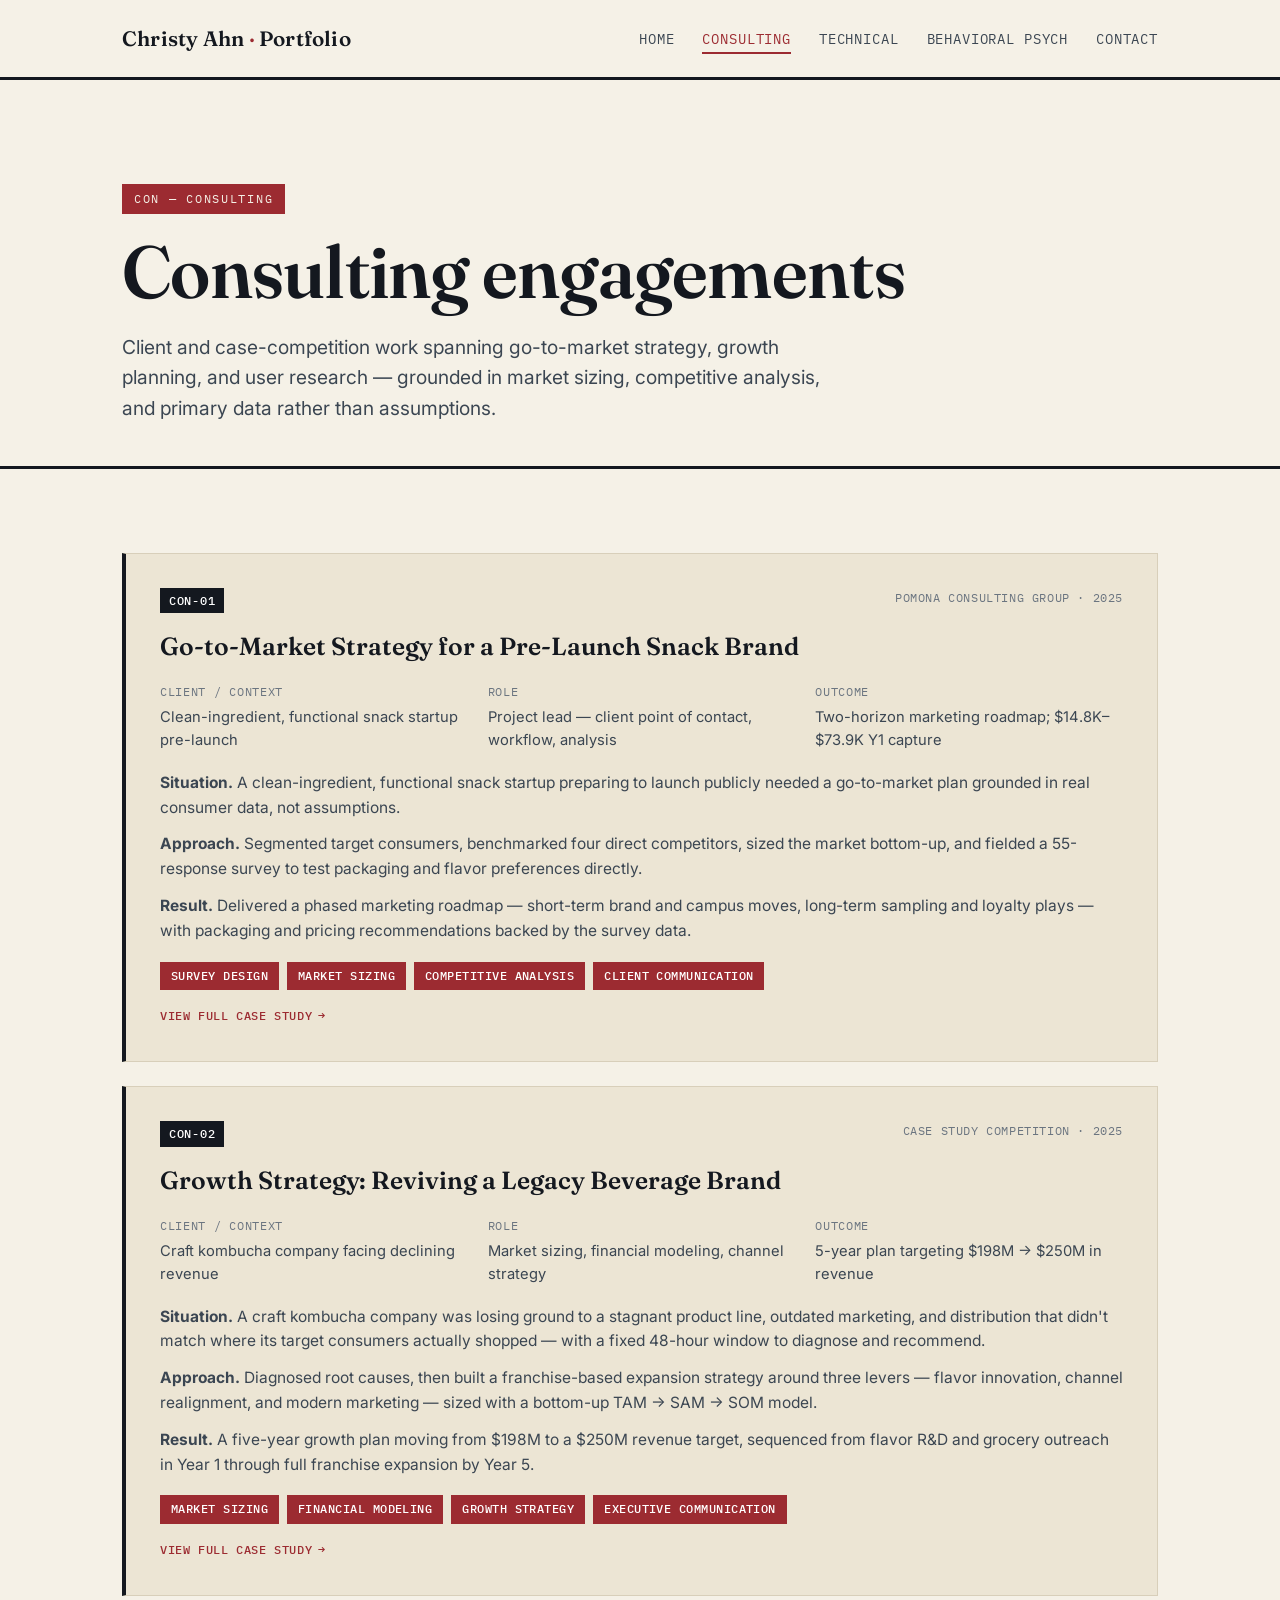
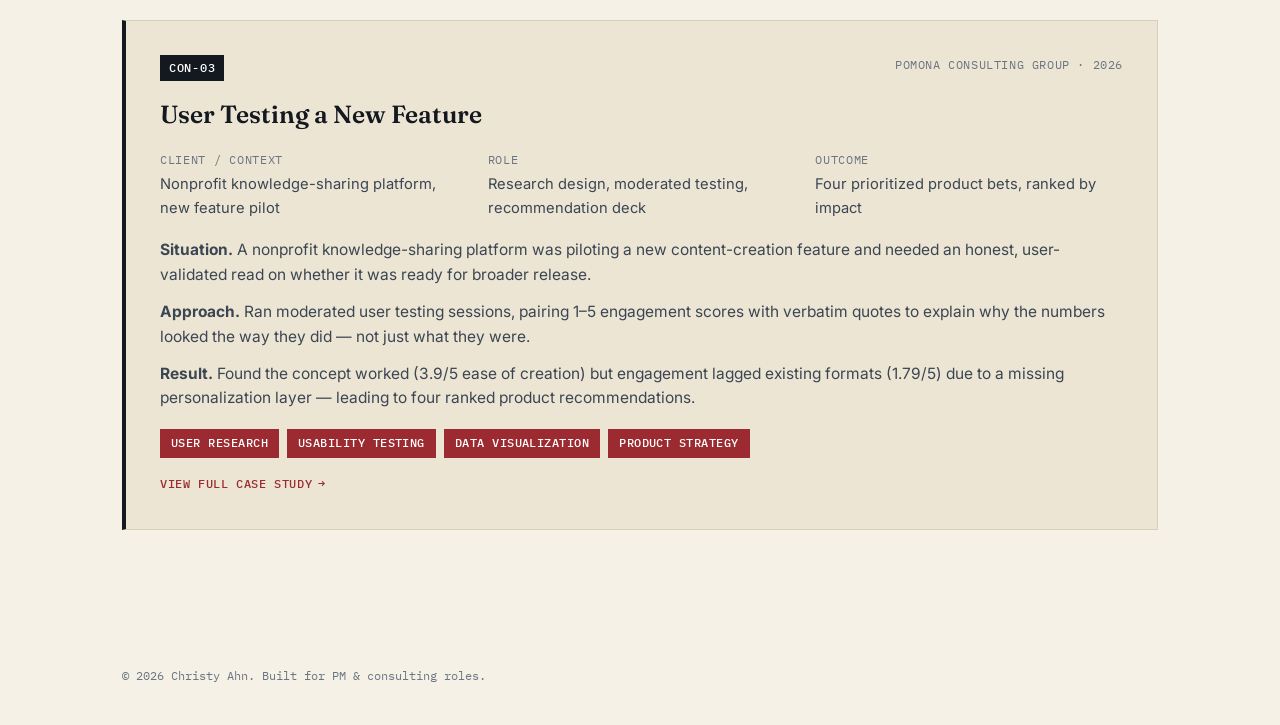
==== consulting.html @ 28d9eeeb "Initial portfolio" ====
<!DOCTYPE html>
<html lang="en">
<head>
<meta charset="UTF-8">
<meta name="viewport" content="width=device-width, initial-scale=1.0">
<title>Consulting — Christy Ahn</title>
<link rel="stylesheet" href="css/style.css">
</head>
<body>

<header class="site-header">
  <div class="header-inner">
    <a class="brand" href="index.html">Christy Ahn <span>·</span> Portfolio</a>
    <nav class="site-nav" aria-label="Primary">
      <ul>
        <li><a href="index.html">Home</a></li>
        <li><a href="consulting.html" aria-current="page">Consulting</a></li>
        <li><a href="technical.html">Technical</a></li>
        <li><a href="psych.html">Behavioral Psych</a></li>
        <li><a href="contact.html">Contact</a></li>
      </ul>
    </nav>
  </div>
</header>

<main>
  <section class="hero" style="padding-bottom: 12px;">
    <div class="wrap">
      <p class="eyebrow">CON — Consulting</p>
      <h1 class="hero-title" style="max-width: 20ch;">Consulting engagements</h1>
      <p class="hero-sub">
        Client and case-competition work spanning go-to-market strategy, growth
        planning, and user research — grounded in market sizing, competitive analysis,
        and primary data rather than assumptions.
      </p>
    </div>
  </section>

  <section>
    <div class="wrap">

      <!-- CASE 01 -->
      <a class="case" href="consulting/con-01.html">
        <div class="case-top">
          <span class="case-code">CON-01</span>
          <span class="case-meta">Pomona Consulting Group · 2025</span>
        </div>
        <h3 class="case-title">Go-to-Market Strategy for a Pre-Launch Snack Brand</h3>

        <dl class="case-grid">
          <div class="case-field">
            <dt>Client / Context</dt>
            <dd>Clean-ingredient, functional snack startup pre-launch</dd>
          </div>
          <div class="case-field">
            <dt>Role</dt>
            <dd>Project lead — client point of contact, workflow, analysis</dd>
          </div>
          <div class="case-field">
            <dt>Outcome</dt>
            <dd>Two-horizon marketing roadmap; $14.8K–$73.9K Y1 capture</dd>
          </div>
        </dl>

        <div class="case-body">
          <p><strong>Situation.</strong> A clean-ingredient, functional snack startup preparing to launch publicly needed a go-to-market plan grounded in real consumer data, not assumptions.</p>
          <p><strong>Approach.</strong> Segmented target consumers, benchmarked four direct competitors, sized the market bottom-up, and fielded a 55-response survey to test packaging and flavor preferences directly.</p>
          <p><strong>Result.</strong> Delivered a phased marketing roadmap — short-term brand and campus moves, long-term sampling and loyalty plays — with packaging and pricing recommendations backed by the survey data.</p>
        </div>

        <ul class="tags">
          <li>Survey Design</li>
          <li>Market Sizing</li>
          <li>Competitive Analysis</li>
          <li>Client Communication</li>
        </ul>

        <span class="case-view-link">View full case study <span class="arrow">→</span></span>
      </a>

      <!-- CASE 02 -->
      <a class="case" href="consulting/con-02.html">
        <div class="case-top">
          <span class="case-code">CON-02</span>
          <span class="case-meta">Case Study Competition · 2025</span>
        </div>
        <h3 class="case-title">Growth Strategy: Reviving a Legacy Beverage Brand</h3>

        <dl class="case-grid">
          <div class="case-field">
            <dt>Client / Context</dt>
            <dd>Craft kombucha company facing declining revenue</dd>
          </div>
          <div class="case-field">
            <dt>Role</dt>
            <dd>Market sizing, financial modeling, channel strategy</dd>
          </div>
          <div class="case-field">
            <dt>Outcome</dt>
            <dd>5-year plan targeting $198M → $250M in revenue</dd>
          </div>
        </dl>

        <div class="case-body">
          <p><strong>Situation.</strong> A craft kombucha company was losing ground to a stagnant product line, outdated marketing, and distribution that didn't match where its target consumers actually shopped — with a fixed 48-hour window to diagnose and recommend.</p>
          <p><strong>Approach.</strong> Diagnosed root causes, then built a franchise-based expansion strategy around three levers — flavor innovation, channel realignment, and modern marketing — sized with a bottom-up TAM → SAM → SOM model.</p>
          <p><strong>Result.</strong> A five-year growth plan moving from $198M to a $250M revenue target, sequenced from flavor R&amp;D and grocery outreach in Year 1 through full franchise expansion by Year 5.</p>
        </div>

        <ul class="tags">
          <li>Market Sizing</li>
          <li>Financial Modeling</li>
          <li>Growth Strategy</li>
          <li>Executive Communication</li>
        </ul>

        <span class="case-view-link">View full case study <span class="arrow">→</span></span>
      </a>

      <!-- CASE 03 -->
      <a class="case" href="consulting/con-03.html">
        <div class="case-top">
          <span class="case-code">CON-03</span>
          <span class="case-meta">Pomona Consulting Group · 2026</span>
        </div>
        <h3 class="case-title">User Testing a New Feature</h3>

        <dl class="case-grid">
          <div class="case-field">
            <dt>Client / Context</dt>
            <dd>Nonprofit knowledge-sharing platform, new feature pilot</dd>
          </div>
          <div class="case-field">
            <dt>Role</dt>
            <dd>Research design, moderated testing, recommendation deck</dd>
          </div>
          <div class="case-field">
            <dt>Outcome</dt>
            <dd>Four prioritized product bets, ranked by impact</dd>
          </div>
        </dl>

        <div class="case-body">
          <p><strong>Situation.</strong> A nonprofit knowledge-sharing platform was piloting a new content-creation feature and needed an honest, user-validated read on whether it was ready for broader release.</p>
          <p><strong>Approach.</strong> Ran moderated user testing sessions, pairing 1–5 engagement scores with verbatim quotes to explain why the numbers looked the way they did — not just what they were.</p>
          <p><strong>Result.</strong> Found the concept worked (3.9/5 ease of creation) but engagement lagged existing formats (1.79/5) due to a missing personalization layer — leading to four ranked product recommendations.</p>
        </div>

        <ul class="tags">
          <li>User Research</li>
          <li>Usability Testing</li>
          <li>Data Visualization</li>
          <li>Product Strategy</li>
        </ul>

        <span class="case-view-link">View full case study <span class="arrow">→</span></span>
      </a>

    </div>
  </section>
</main>

<footer class="site-footer">
  <p>&copy; 2026 Christy Ahn. Built for PM &amp; consulting roles.</p>
</footer>

</body>
</html>
---- css/style.css ----
/* ============================================================
   PORTFOLIO STYLESHEET
   A single source of truth for color, type, and layout.
   Edit the variables in :root to re-theme the entire site.
   ============================================================ */

@import url('https://fonts.googleapis.com/css2?family=Fraunces:opsz,wght@9..144,400;9..144,500;9..144,600&family=Inter:wght@400;500;600&family=IBM+Plex+Mono:wght@400;500&display=swap');

:root{
  /* -- color tokens -- */
  --ink:        #14181F;   /* primary text / headlines — near-black */
  --ink-soft:   #3B4652;   /* body text */
  --slate:      #6B7580;   /* secondary / meta text */
  --paper:      #F5F1E7;   /* page background */
  --paper-alt:  #ECE5D4;   /* card background */
  --line:       #D8CFBA;   /* hairline rule */
  --accent:     #9C2B31;   /* oxblood — links, active state, highlights */
  --accent-dark:#7A1F26;   /* pressed / deep accent */
  --accent-soft:#EAD9D2;   /* accent tint for tags/pills */
  --white:      #FFFFFF;

  /* -- type tokens -- */
  --font-display: 'Fraunces', Georgia, serif;
  --font-body:    'Inter', -apple-system, BlinkMacSystemFont, sans-serif;
  --font-mono:    'IBM Plex Mono', 'Courier New', monospace;

  /* -- layout tokens -- */
  --max-w: 1180px;
  --gutter: clamp(20px, 6vw, 72px);
}

*{ box-sizing: border-box; }

html{ scroll-behavior: smooth; }

body{
  margin: 0;
  background: var(--paper);
  color: var(--ink-soft);
  font-family: var(--font-body);
  font-size: 16.5px;
  line-height: 1.6;
  -webkit-font-smoothing: antialiased;
}

img{ max-width: 100%; display: block; }

a{ color: var(--accent); text-decoration: none; }
a:hover{ text-decoration: underline; }

:focus-visible{
  outline: 2px solid var(--accent);
  outline-offset: 3px;
}

.wrap{
  max-width: var(--max-w);
  margin: 0 auto;
  padding: 0 var(--gutter);
}

/* ---------- header / nav ---------- */

header.site-header{
  border-bottom: 3px solid var(--ink);
  background: var(--paper);
  position: sticky;
  top: 0;
  z-index: 20;
}

.header-inner{
  max-width: var(--max-w);
  margin: 0 auto;
  padding: 22px var(--gutter);
  display: flex;
  align-items: center;
  justify-content: space-between;
  gap: 16px;
  flex-wrap: wrap;
}

.brand{
  font-family: var(--font-display);
  font-weight: 600;
  font-size: 1.3rem;
  color: var(--ink);
  letter-spacing: 0.01em;
}

.brand span{
  color: var(--accent);
}

nav.site-nav ul{
  list-style: none;
  display: flex;
  gap: clamp(14px, 2.5vw, 28px);
  margin: 0;
  padding: 0;
  flex-wrap: wrap;
}

nav.site-nav a{
  color: var(--ink-soft);
  font-size: 0.88rem;
  font-family: var(--font-mono);
  text-transform: uppercase;
  letter-spacing: 0.06em;
  text-decoration: none;
  padding-bottom: 4px;
  border-bottom: 2px solid transparent;
}

nav.site-nav a:hover,
nav.site-nav a[aria-current="page"]{
  color: var(--accent);
  border-bottom-color: var(--accent);
}

/* ---------- hero ---------- */

.hero{
  padding: clamp(52px, 10vw, 104px) 0 clamp(36px, 6vw, 60px);
  border-bottom: 3px solid var(--ink);
}

.eyebrow{
  display: inline-block;
  font-family: var(--font-mono);
  font-size: 0.76rem;
  text-transform: uppercase;
  letter-spacing: 0.14em;
  color: var(--paper);
  background: var(--accent);
  padding: 5px 12px;
  margin: 0 0 20px;
}

h1.hero-title{
  font-family: var(--font-display);
  font-weight: 600;
  color: var(--ink);
  font-size: clamp(2.6rem, 6.2vw, 4.6rem);
  line-height: 1.03;
  margin: 0 0 22px;
  max-width: 16ch;
  letter-spacing: -0.01em;
}

.hero-tagline{
  font-family: var(--font-display);
  font-style: italic;
  font-weight: 500;
  color: var(--accent);
  font-size: clamp(1.15rem, 2.3vw, 1.5rem);
  max-width: 48ch;
  margin: 0 0 12px;
  border-left: 4px solid var(--accent);
  padding-left: 16px;
}

.hero-aside{
  font-family: var(--font-mono);
  font-size: 0.78rem;
  color: var(--slate);
  max-width: 50ch;
  margin: 0 0 28px;
  padding-left: 20px;
}

.hero-sub{
  font-size: clamp(1.02rem, 1.7vw, 1.2rem);
  color: var(--ink-soft);
  max-width: 60ch;
  margin: 0 0 30px;
}

.hero-actions{
  display: flex;
  gap: 14px;
  flex-wrap: wrap;
}

.btn{
  display: inline-flex;
  align-items: center;
  gap: 8px;
  font-family: var(--font-mono);
  font-size: 0.85rem;
  font-weight: 500;
  text-transform: uppercase;
  letter-spacing: 0.05em;
  padding: 12px 22px;
  border: 2px solid var(--ink);
  color: var(--ink);
  text-decoration: none;
  transition: background 0.15s ease, color 0.15s ease, border-color 0.15s ease;
}
.btn:hover{
  background: var(--ink);
  color: var(--paper);
  text-decoration: none;
}
.btn.primary{
  background: var(--accent);
  border-color: var(--accent);
  color: var(--paper);
}
.btn.primary:hover{
  background: var(--accent-dark);
  border-color: var(--accent-dark);
}

/* ---------- section framing ---------- */

section{
  padding: clamp(44px, 7vw, 84px) 0;
  border-bottom: 1px solid var(--line);
}
section:last-of-type{ border-bottom: none; }

.section-head{
  display: flex;
  justify-content: space-between;
  align-items: baseline;
  gap: 20px;
  margin-bottom: 36px;
  flex-wrap: wrap;
}

h2.section-title{
  font-family: var(--font-display);
  font-weight: 600;
  color: var(--ink);
  font-size: clamp(1.7rem, 3.4vw, 2.4rem);
  margin: 0;
  padding-left: 18px;
  border-left: 5px solid var(--accent);
}

.section-note{
  font-family: var(--font-mono);
  font-size: 0.8rem;
  color: var(--slate);
  text-transform: uppercase;
  letter-spacing: 0.06em;
}

.lede{
  max-width: 68ch;
  color: var(--ink-soft);
  margin-bottom: 40px;
  font-size: 1.05rem;
}

/* ---------- pillar cards (home) ---------- */

.pillars{
  display: grid;
  grid-template-columns: repeat(3, 1fr);
  gap: 2px;
  background: var(--ink);
  border: 2px solid var(--ink);
}

.pillar{
  background: var(--paper);
  padding: 32px 26px;
  display: flex;
  flex-direction: column;
  gap: 12px;
  transition: background 0.15s ease;
}

.pillar:hover{
  background: var(--paper-alt);
}

.pillar-code{
  font-family: var(--font-mono);
  font-size: 0.78rem;
  font-weight: 500;
  color: var(--white);
  background: var(--accent);
  display: inline-block;
  padding: 3px 9px;
  letter-spacing: 0.06em;
  align-self: flex-start;
}

.pillar h3{
  font-family: var(--font-display);
  font-size: 1.4rem;
  font-weight: 600;
  color: var(--ink);
  margin: 0;
}

.pillar p{
  color: var(--ink-soft);
  font-size: 0.96rem;
  margin: 0;
  flex-grow: 1;
}

.pillar .btn{
  align-self: flex-start;
  margin-top: 8px;
  padding: 8px 14px;
  font-size: 0.75rem;
}

@media (max-width: 760px){
  .pillars{ grid-template-columns: 1fr; }
}

/* ---------- case cards (project pages) ---------- */

.case{
  border: 1px solid var(--line);
  border-left: 4px solid var(--ink);
  background: var(--paper-alt);
  padding: clamp(22px, 3vw, 34px);
  margin-bottom: 24px;
  transition: border-left-color 0.15s ease;
}

.case-top{
  display: flex;
  justify-content: space-between;
  align-items: flex-start;
  gap: 16px;
  flex-wrap: wrap;
  margin-bottom: 14px;
}

.case-code{
  font-family: var(--font-mono);
  font-size: 0.76rem;
  font-weight: 500;
  color: var(--white);
  background: var(--ink);
  padding: 3px 9px;
  letter-spacing: 0.06em;
}

.case-meta{
  font-family: var(--font-mono);
  font-size: 0.75rem;
  color: var(--slate);
  text-transform: uppercase;
  letter-spacing: 0.05em;
}

h3.case-title{
  font-family: var(--font-display);
  font-weight: 600;
  font-size: 1.55rem;
  color: var(--ink);
  margin: 0 0 16px;
}

.case-grid{
  display: grid;
  grid-template-columns: repeat(3, 1fr);
  gap: 20px;
  margin-bottom: 18px;
}

.case-field dt{
  font-family: var(--font-mono);
  font-size: 0.72rem;
  text-transform: uppercase;
  letter-spacing: 0.06em;
  color: var(--slate);
  margin-bottom: 4px;
}

.case-field dd{
  margin: 0;
  font-size: 0.92rem;
  color: var(--ink-soft);
}

.case-body p{
  margin: 0 0 12px;
  font-size: 0.97rem;
}
.case-body p:last-child{ margin-bottom: 0; }

.tags{
  list-style: none;
  display: flex;
  flex-wrap: wrap;
  gap: 8px;
  margin: 18px 0 0;
  padding: 0;
}

.tags li{
  font-family: var(--font-mono);
  font-weight: 500;
  font-size: 0.72rem;
  text-transform: uppercase;
  letter-spacing: 0.04em;
  background: var(--accent);
  color: var(--white);
  padding: 5px 11px;
}

.placeholder-flag{
  display: inline-block;
  margin-top: 14px;
  font-family: var(--font-mono);
  font-size: 0.72rem;
  color: var(--slate);
  border-top: 1px dashed var(--line);
  padding-top: 10px;
  width: 100%;
}

/* clickable case card -> detail page */
a.case{
  display: block;
  text-decoration: none;
  color: inherit;
  cursor: pointer;
  transition: border-left-color 0.15s ease, transform 0.15s ease, box-shadow 0.15s ease;
}
a.case:hover,
a.case:focus-visible{
  text-decoration: none;
  border-left-color: var(--accent);
  box-shadow: 0 8px 22px rgba(20, 24, 31, 0.12);
  transform: translateY(-2px);
}

.case-view-link{
  display: inline-flex;
  align-items: center;
  gap: 6px;
  margin-top: 16px;
  font-family: var(--font-mono);
  font-weight: 500;
  font-size: 0.76rem;
  text-transform: uppercase;
  letter-spacing: 0.05em;
  color: var(--accent);
}
a.case:hover .case-view-link{
  gap: 10px;
}
.case-view-link .arrow{ transition: transform 0.15s ease; }

.case-download{
  display: inline-flex;
  align-items: center;
  gap: 8px;
  margin-top: 18px;
  padding: 11px 18px;
  border: 2px solid var(--ink);
  font-family: var(--font-mono);
  font-weight: 500;
  font-size: 0.78rem;
  text-transform: uppercase;
  letter-spacing: 0.05em;
  color: var(--ink);
  transition: background 0.15s ease, color 0.15s ease;
}
.case-download:hover{
  background: var(--ink);
  color: var(--paper);
  text-decoration: none;
}
.case-download-note{
  display: block;
  margin-top: 6px;
  font-family: var(--font-mono);
  font-size: 0.7rem;
  color: var(--slate);
}

/* ---------- case detail page ---------- */

.back-link{
  display: inline-block;
  font-family: var(--font-mono);
  font-weight: 500;
  font-size: 0.78rem;
  text-transform: uppercase;
  letter-spacing: 0.05em;
  color: var(--slate);
  margin-bottom: 20px;
}
.back-link:hover{ color: var(--accent); text-decoration: none; }

.detail-meta{
  font-family: var(--font-mono);
  font-size: 0.85rem;
  color: var(--slate);
  margin: 0 0 6px;
}

.stat-strip{
  display: grid;
  grid-template-columns: repeat(auto-fit, minmax(200px, 1fr));
  gap: 2px;
  background: var(--ink);
  border: 2px solid var(--ink);
  margin: 8px 0 0;
}
.stat{
  background: var(--ink);
  padding: 22px 20px;
}
.stat .num{
  display: block;
  font-family: var(--font-display);
  font-weight: 600;
  font-size: 1.75rem;
  color: var(--white);
  margin-bottom: 4px;
  line-height: 1.1;
}
.stat .label{
  display: block;
  font-family: var(--font-mono);
  font-size: 0.7rem;
  text-transform: uppercase;
  letter-spacing: 0.05em;
  color: #C9B8A8;
  margin-bottom: 8px;
}
.stat .explain{
  display: block;
  font-family: var(--font-body);
  font-size: 0.82rem;
  line-height: 1.5;
  color: #BCAEA0;
  padding-top: 8px;
  border-top: 1px solid rgba(255,255,255,0.14);
}

.stat-strip-note{
  font-size: 0.88rem;
  color: var(--slate);
  font-style: italic;
  max-width: 68ch;
  margin: 12px 0 0;
  padding-left: 14px;
  border-left: 3px solid var(--line);
}

.detail-section{
  max-width: 68ch;
}
.detail-section + .detail-section{ margin-top: 8px; }

h3.detail-title{
  font-family: var(--font-display);
  font-weight: 600;
  color: var(--ink);
  font-size: 1.35rem;
  margin: 0 0 14px;
}

.detail-section ul{
  margin: 0 0 16px;
  padding-left: 20px;
}
.detail-section li{ margin-bottom: 8px; }
.detail-section p{ margin: 0 0 14px; }
.detail-section p:last-child,
.detail-section ul:last-child{ margin-bottom: 0; }

.role-box{
  background: var(--paper-alt);
  border-left: 4px solid var(--accent);
  padding: 22px 26px;
  max-width: 68ch;
}

@media (max-width: 720px){
  .case-grid{ grid-template-columns: 1fr 1fr; }
}
@media (max-width: 480px){
  .case-grid{ grid-template-columns: 1fr; }
}

/* ---------- contact page ---------- */

.contact-layout{
  display: grid;
  grid-template-columns: 220px 1fr;
  gap: 48px;
  align-items: start;
}

.contact-photo{
  width: 100%;
  aspect-ratio: 1 / 1;
  background: var(--paper-alt);
  border: 1px solid var(--line);
  display: flex;
  align-items: center;
  justify-content: center;
  font-family: var(--font-mono);
  font-size: 0.75rem;
  color: var(--slate);
  text-align: center;
  padding: 16px;
  overflow: hidden;
}
.contact-photo img{
  width: 100%; height: 100%; object-fit: cover;
}

.contact-list{
  list-style: none;
  margin: 0;
  padding: 0;
}

.contact-list li{
  display: flex;
  gap: 18px;
  padding: 16px 0;
  border-bottom: 1px solid var(--line);
  align-items: baseline;
  flex-wrap: wrap;
}
.contact-list li:first-child{ padding-top: 0; }

.contact-list dt{
  font-family: var(--font-mono);
  font-size: 0.72rem;
  text-transform: uppercase;
  letter-spacing: 0.06em;
  color: var(--slate);
  width: 90px;
  flex-shrink: 0;
}

.contact-list dd{
  margin: 0;
  font-size: 1.05rem;
  color: var(--ink);
}

@media (max-width: 640px){
  .contact-layout{ grid-template-columns: 1fr; }
  .contact-photo{ max-width: 200px; }
}

/* ---------- footer ---------- */

footer.site-footer{
  padding: 28px var(--gutter) 40px;
  max-width: var(--max-w);
  margin: 0 auto;
}
footer.site-footer p{
  font-family: var(--font-mono);
  font-size: 0.75rem;
  color: var(--slate);
  margin: 0;
}

/* ---------- tools / ticker section (mid-page, home only) ---------- */

.tools-section{
  padding: clamp(48px, 8vw, 88px) 0;
  border-bottom: 1px solid var(--line);
}

.tools-head{
  margin-bottom: 28px;
}

.ticker-band{
  width: 100vw;
  position: relative;
  left: 50%;
  right: 50%;
  margin-left: -50vw;
  margin-right: -50vw;
  background: var(--ink);
  overflow: hidden;
  display: flex;
  align-items: center;
  padding: 22px 0;
  border-top: 2px solid var(--accent);
  border-bottom: 2px solid var(--accent);
}

.ticker-track{
  display: flex;
  align-items: center;
  white-space: nowrap;
  animation: ticker-scroll 32s linear infinite;
  will-change: transform;
}

.ticker-band:hover .ticker-track{
  animation-play-state: paused;
}

.ticker-track span{
  font-family: var(--font-mono);
  font-weight: 500;
  font-size: 0.95rem;
  letter-spacing: 0.08em;
  text-transform: uppercase;
  color: var(--paper);
  padding: 0 28px;
  display: inline-flex;
  align-items: center;
}

.ticker-track span::after{
  content: '·';
  color: var(--accent);
  margin-left: 28px;
}

@keyframes ticker-scroll{
  from{ transform: translateX(0); }
  to{ transform: translateX(-50%); }
}

@media (prefers-reduced-motion: reduce){
  .ticker-track{ animation: none; }
  .ticker-band{ overflow-x: auto; }
  html{ scroll-behavior: auto; }
}
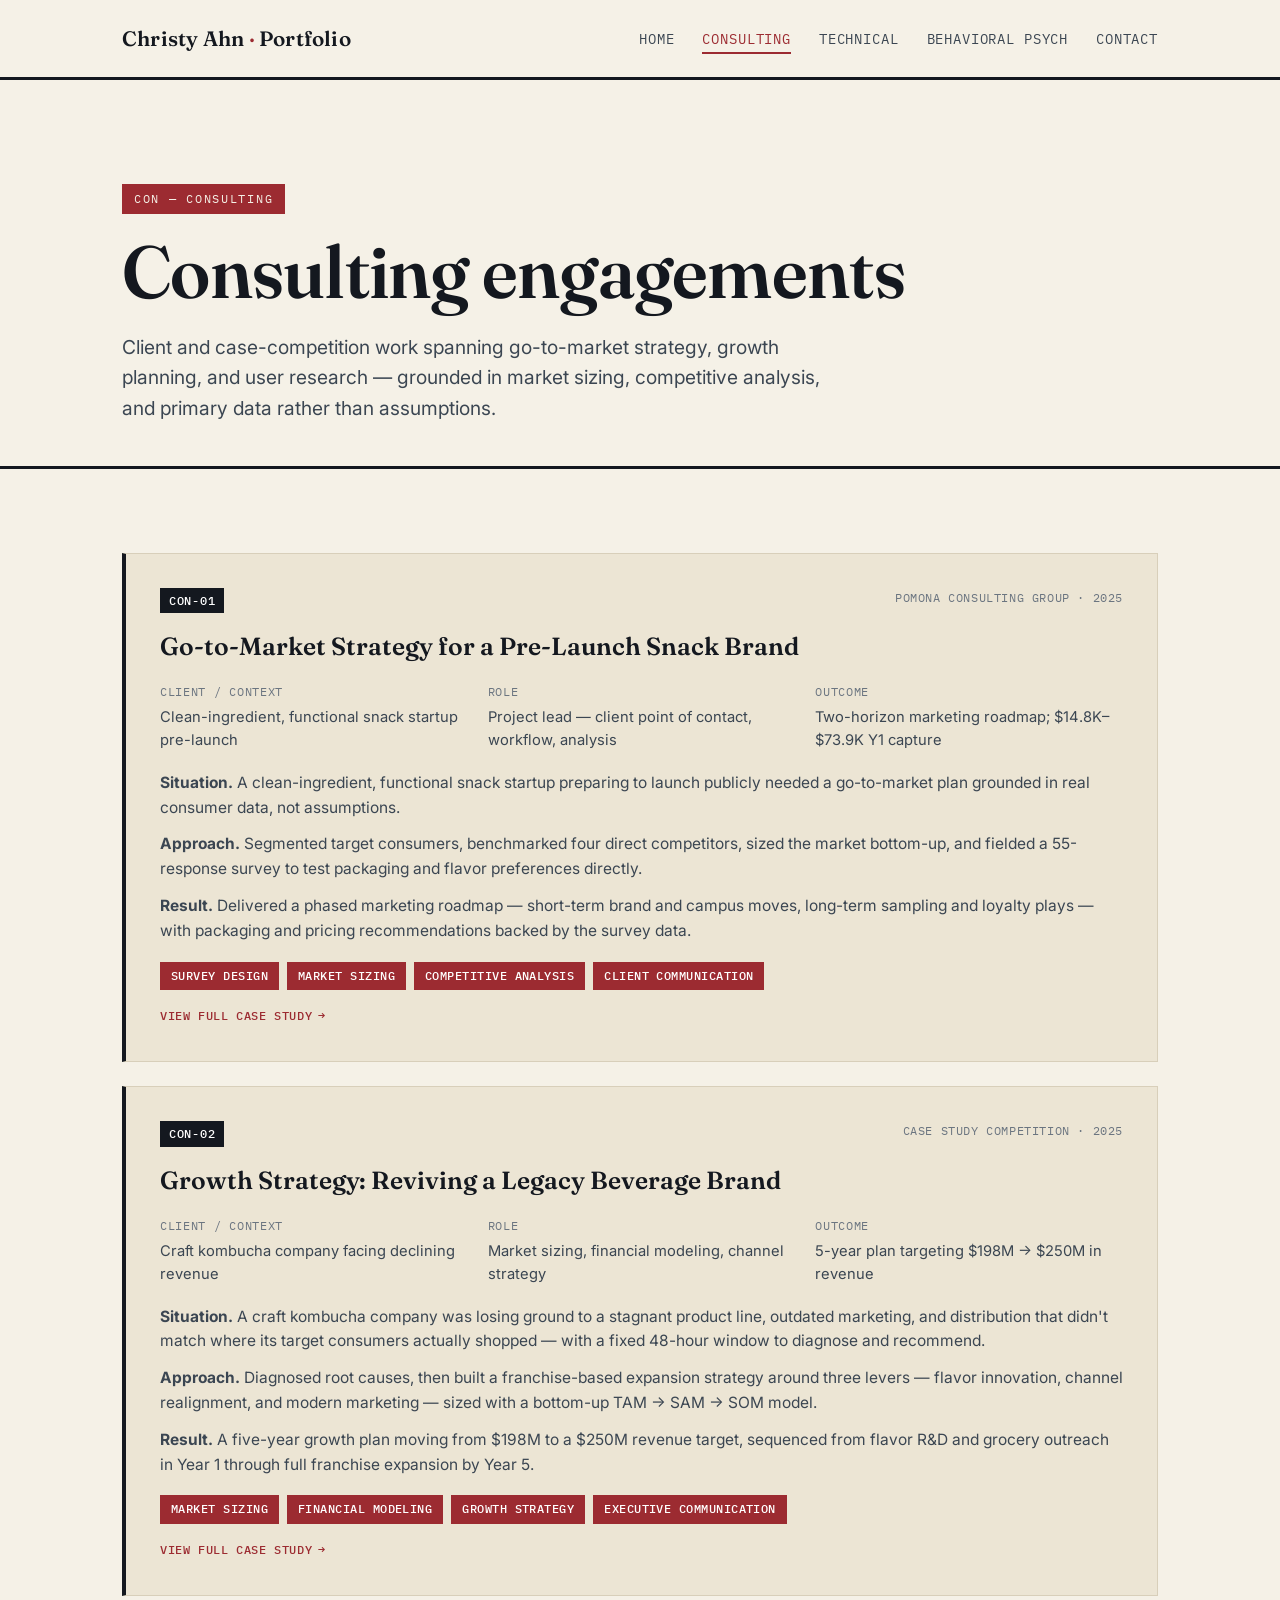
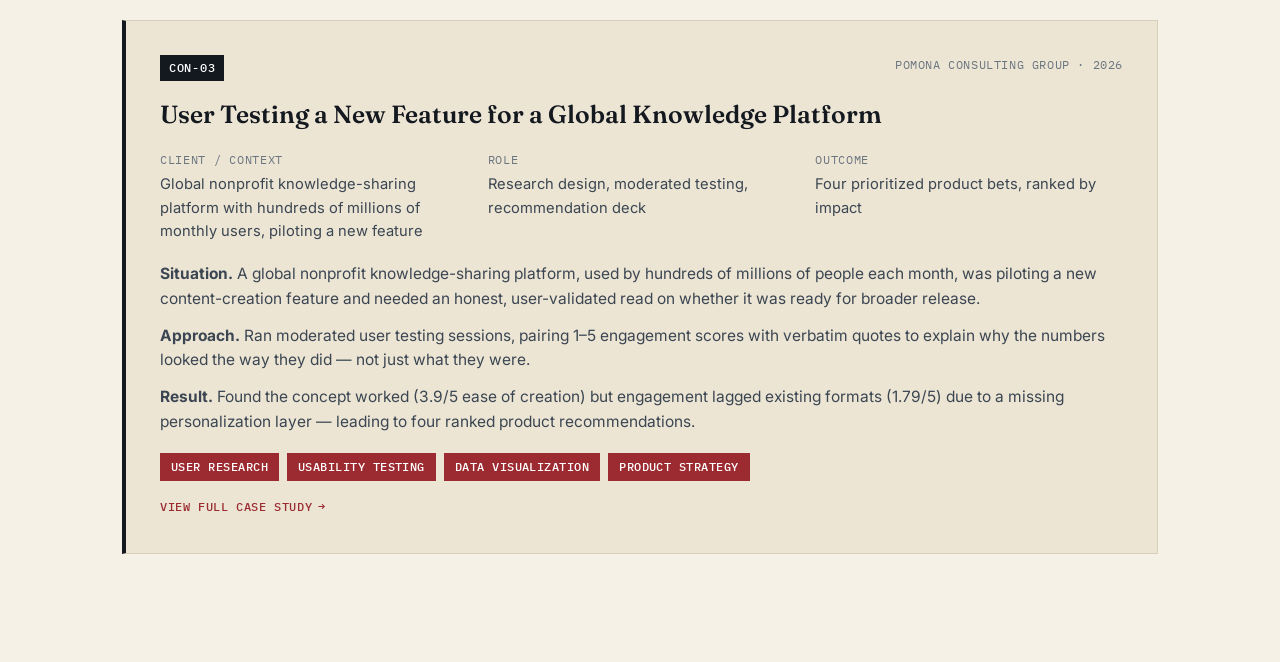
==== commit 647e9ac4: "Enhance CASE 03 description in consulting.html Updated case study details for CASE 03 to provide mor" ====
--- a/consulting.html
+++ b/consulting.html
@@ -117,18 +117,18 @@
         <span class="case-view-link">View full case study <span class="arrow">→</span></span>
       </a>
 
-      <!-- CASE 03 -->
+           <!-- CASE 03 -->
       <a class="case" href="consulting/con-03.html">
         <div class="case-top">
           <span class="case-code">CON-03</span>
           <span class="case-meta">Pomona Consulting Group · 2026</span>
         </div>
-        <h3 class="case-title">User Testing a New Feature</h3>
+        <h3 class="case-title">User Testing a New Feature for a Global Knowledge Platform</h3>
 
         <dl class="case-grid">
           <div class="case-field">
             <dt>Client / Context</dt>
-            <dd>Nonprofit knowledge-sharing platform, new feature pilot</dd>
+            <dd>Global nonprofit knowledge-sharing platform with hundreds of millions of monthly users, piloting a new feature</dd>
           </div>
           <div class="case-field">
             <dt>Role</dt>
@@ -141,7 +141,7 @@
         </dl>
 
         <div class="case-body">
-          <p><strong>Situation.</strong> A nonprofit knowledge-sharing platform was piloting a new content-creation feature and needed an honest, user-validated read on whether it was ready for broader release.</p>
+          <p><strong>Situation.</strong> A global nonprofit knowledge-sharing platform, used by hundreds of millions of people each month, was piloting a new content-creation feature and needed an honest, user-validated read on whether it was ready for broader release.</p>
           <p><strong>Approach.</strong> Ran moderated user testing sessions, pairing 1–5 engagement scores with verbatim quotes to explain why the numbers looked the way they did — not just what they were.</p>
           <p><strong>Result.</strong> Found the concept worked (3.9/5 ease of creation) but engagement lagged existing formats (1.79/5) due to a missing personalization layer — leading to four ranked product recommendations.</p>
         </div>
@@ -155,14 +155,3 @@
 
         <span class="case-view-link">View full case study <span class="arrow">→</span></span>
       </a>
-
-    </div>
-  </section>
-</main>
-
-<footer class="site-footer">
-  <p>&copy; 2026 Christy Ahn. Built for PM &amp; consulting roles.</p>
-</footer>
-
-</body>
-</html>
